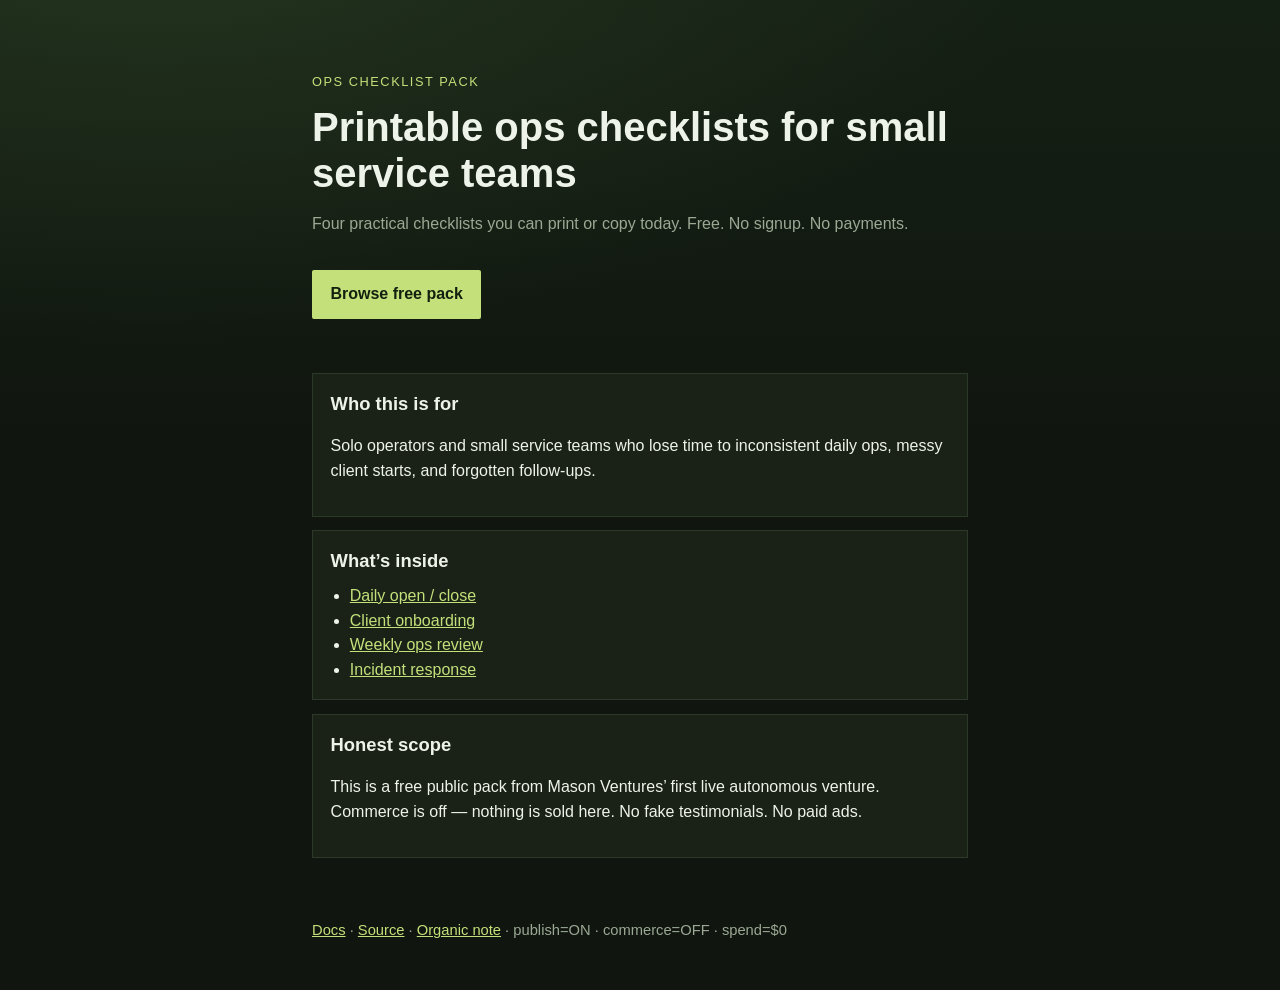
==== index.html @ 9ed67b85 "First live venture: Ops Checklist Pack (publish ON, commerce OFF, spend $0)" ====
<!DOCTYPE html>
<html lang="en">
<head>
  <meta charset="utf-8" />
  <meta name="viewport" content="width=device-width, initial-scale=1" />
  <title>Ops Checklist Pack — free checklists for small service teams</title>
  <meta name="description" content="Free printable ops checklists for small service businesses: open/close, client onboarding, weekly review, and incident response. No account. No payment." />
  <meta name="robots" content="index,follow" />
  <link rel="canonical" href="https://masondaxton.github.io/ops-checklist-pack/" />
  <link rel="stylesheet" href="assets/site.css" />
</head>
<body>
  <header class="hero">
    <p class="brand">Ops Checklist Pack</p>
    <h1>Printable ops checklists for small service teams</h1>
    <p class="lede">Four practical checklists you can print or copy today. Free. No signup. No payments.</p>
    <a class="cta" href="checklists/">Browse free pack</a>
  </header>

  <main>
    <section class="panel">
      <h2>Who this is for</h2>
      <p>Solo operators and small service teams who lose time to inconsistent daily ops, messy client starts, and forgotten follow-ups.</p>
    </section>
    <section class="panel">
      <h2>What’s inside</h2>
      <ul>
        <li><a href="checklists/01-daily-open-close.md">Daily open / close</a></li>
        <li><a href="checklists/02-client-onboarding.md">Client onboarding</a></li>
        <li><a href="checklists/03-weekly-ops-review.md">Weekly ops review</a></li>
        <li><a href="checklists/04-incident-response.md">Incident response</a></li>
      </ul>
    </section>
    <section class="panel">
      <h2>Honest scope</h2>
      <p>This is a free public pack from Mason Ventures’ first live autonomous venture. Commerce is off — nothing is sold here. No fake testimonials. No paid ads.</p>
    </section>
  </main>

  <footer>
    <a href="docs/">Docs</a> ·
    <a href="https://github.com/masondaxton/ops-checklist-pack">Source</a> ·
    <a href="distribute/organic-note.md">Organic note</a> ·
    <span>publish=ON · commerce=OFF · spend=$0</span>
  </footer>
</body>
</html>
---- assets/site.css ----
:root {
  --bg: #10160f;
  --fg: #eef3ea;
  --accent: #c4e07a;
  --muted: #9aa894;
  --panel: #1a2218;
  --line: #2c3828;
}
* { box-sizing: border-box; }
body {
  margin: 0;
  font-family: "IBM Plex Sans", "Segoe UI", sans-serif;
  background:
    radial-gradient(900px 420px at 12% -8%, #24331f, transparent),
    linear-gradient(180deg, #152014, var(--bg) 45%);
  color: var(--fg);
  line-height: 1.55;
}
.hero, main, footer { padding: 1.5rem; max-width: 44rem; margin: 0 auto; }
.hero { padding-top: 4.5rem; padding-bottom: 1rem; }
.brand {
  letter-spacing: 0.12em;
  text-transform: uppercase;
  color: var(--accent);
  font-size: 0.8rem;
  margin: 0 0 0.75rem;
}
h1 { font-size: clamp(1.8rem, 4vw, 2.5rem); line-height: 1.15; margin: 0 0 0.75rem; }
h2 { margin: 0 0 0.5rem; font-size: 1.15rem; }
.lede, .note, footer { color: var(--muted); }
.cta {
  display: inline-block;
  margin-top: 1.1rem;
  padding: 0.75rem 1.15rem;
  background: var(--accent);
  color: #13200f;
  text-decoration: none;
  border-radius: 2px;
  font-weight: 700;
}
.panel {
  background: var(--panel);
  border: 1px solid var(--line);
  padding: 1rem 1.1rem;
  margin: 0.85rem 0;
}
ul { margin: 0.4rem 0 0; padding-left: 1.2rem; }
a { color: var(--accent); }
footer { padding-bottom: 3rem; font-size: 0.92rem; }
code, pre {
  font-family: "IBM Plex Mono", Consolas, monospace;
  background: #12180f;
}
pre {
  padding: 0.9rem;
  overflow: auto;
  border: 1px solid var(--line);
}
article.checklist { padding: 2rem 1.5rem 4rem; max-width: 44rem; margin: 0 auto; }
.meta { color: var(--muted); font-size: 0.92rem; }
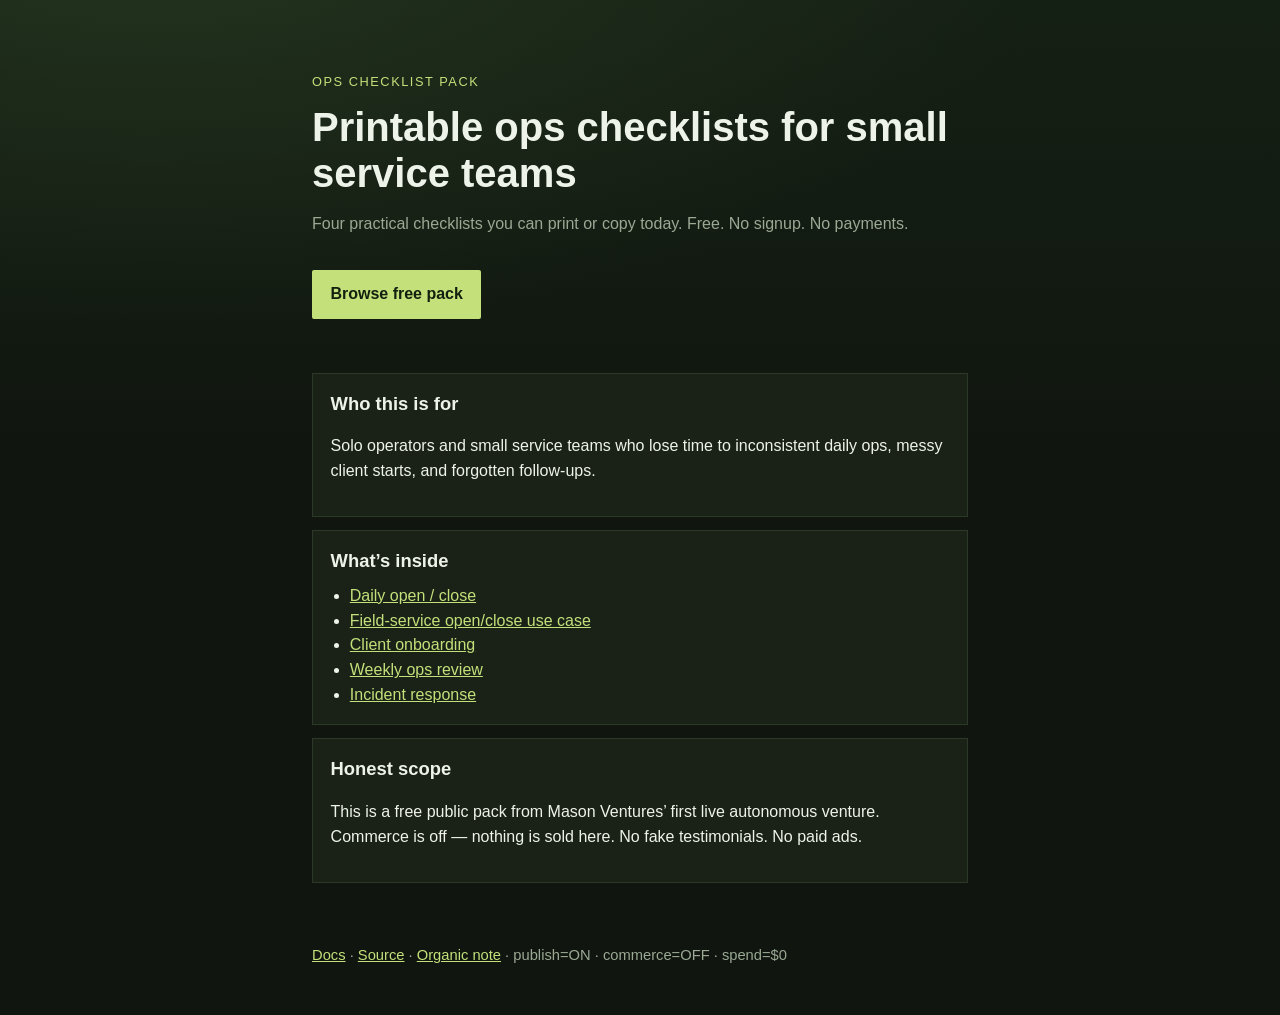
==== commit 617ba439: "Add field-service open/close use-case page for high-intent distribution Co-authored-by: Cursor <curs" ====
--- a/index.html
+++ b/index.html
@@ -26,6 +26,7 @@
       <h2>What’s inside</h2>
       <ul>
         <li><a href="checklists/01-daily-open-close.md">Daily open / close</a></li>
+        <li><a href="use-cases/field-service-daily-open-close.html">Field-service open/close use case</a></li>
         <li><a href="checklists/02-client-onboarding.md">Client onboarding</a></li>
         <li><a href="checklists/03-weekly-ops-review.md">Weekly ops review</a></li>
         <li><a href="checklists/04-incident-response.md">Incident response</a></li>
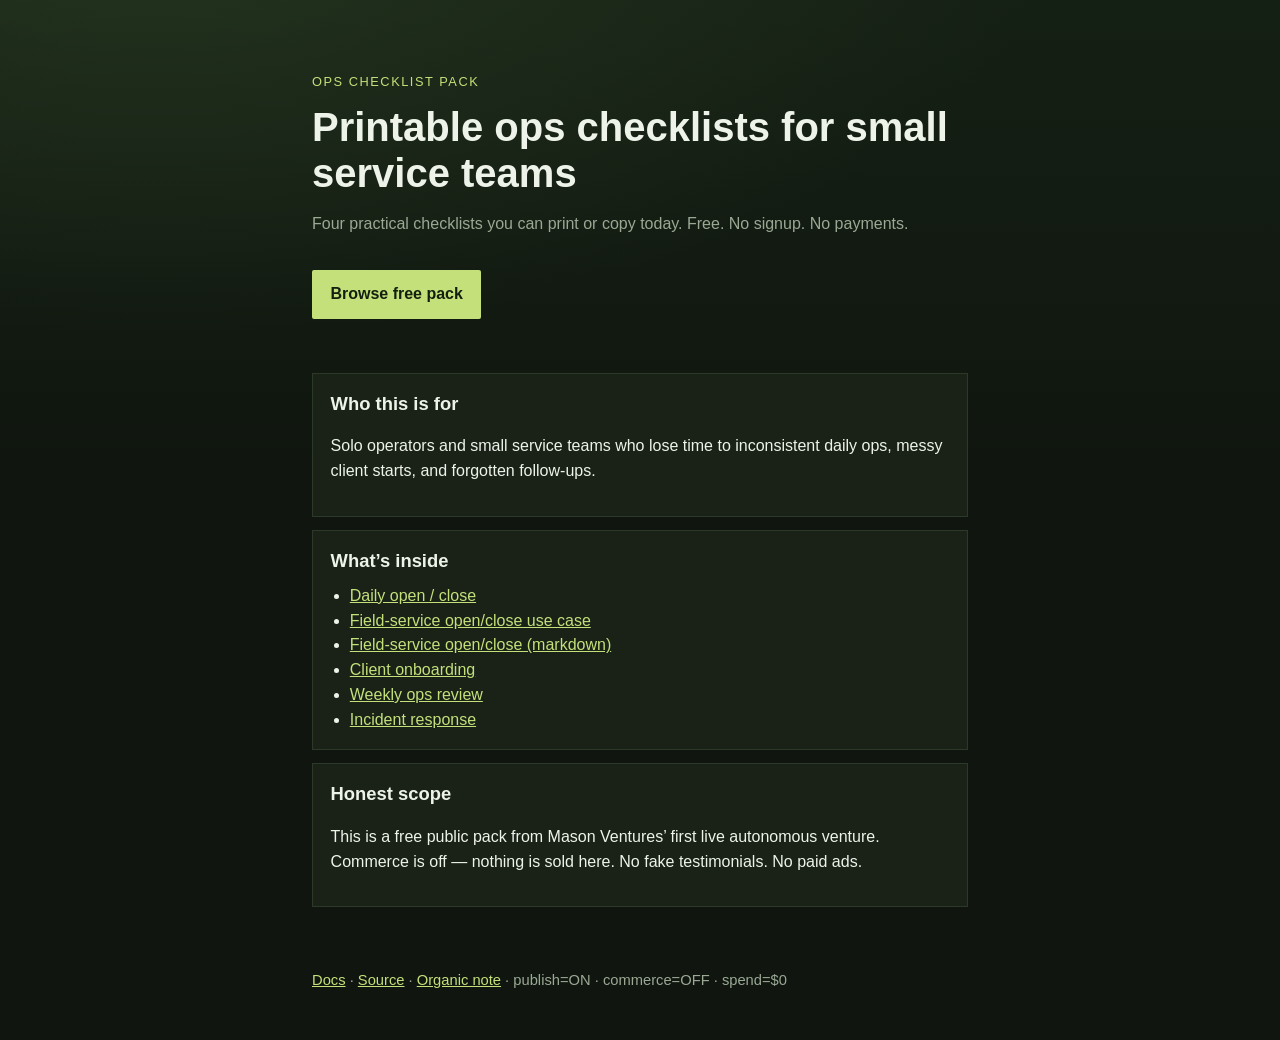
==== commit 089fd4f1: "Add field-service markdown path; nudge Pages rebuild after stuck build Co-authored-by: Cursor <curso" ====
--- a/index.html
+++ b/index.html
@@ -27,6 +27,7 @@
       <ul>
         <li><a href="checklists/01-daily-open-close.md">Daily open / close</a></li>
         <li><a href="use-cases/field-service-daily-open-close.html">Field-service open/close use case</a></li>
+        <li><a href="checklists/05-field-service-open-close.md">Field-service open/close (markdown)</a></li>
         <li><a href="checklists/02-client-onboarding.md">Client onboarding</a></li>
         <li><a href="checklists/03-weekly-ops-review.md">Weekly ops review</a></li>
         <li><a href="checklists/04-incident-response.md">Incident response</a></li>
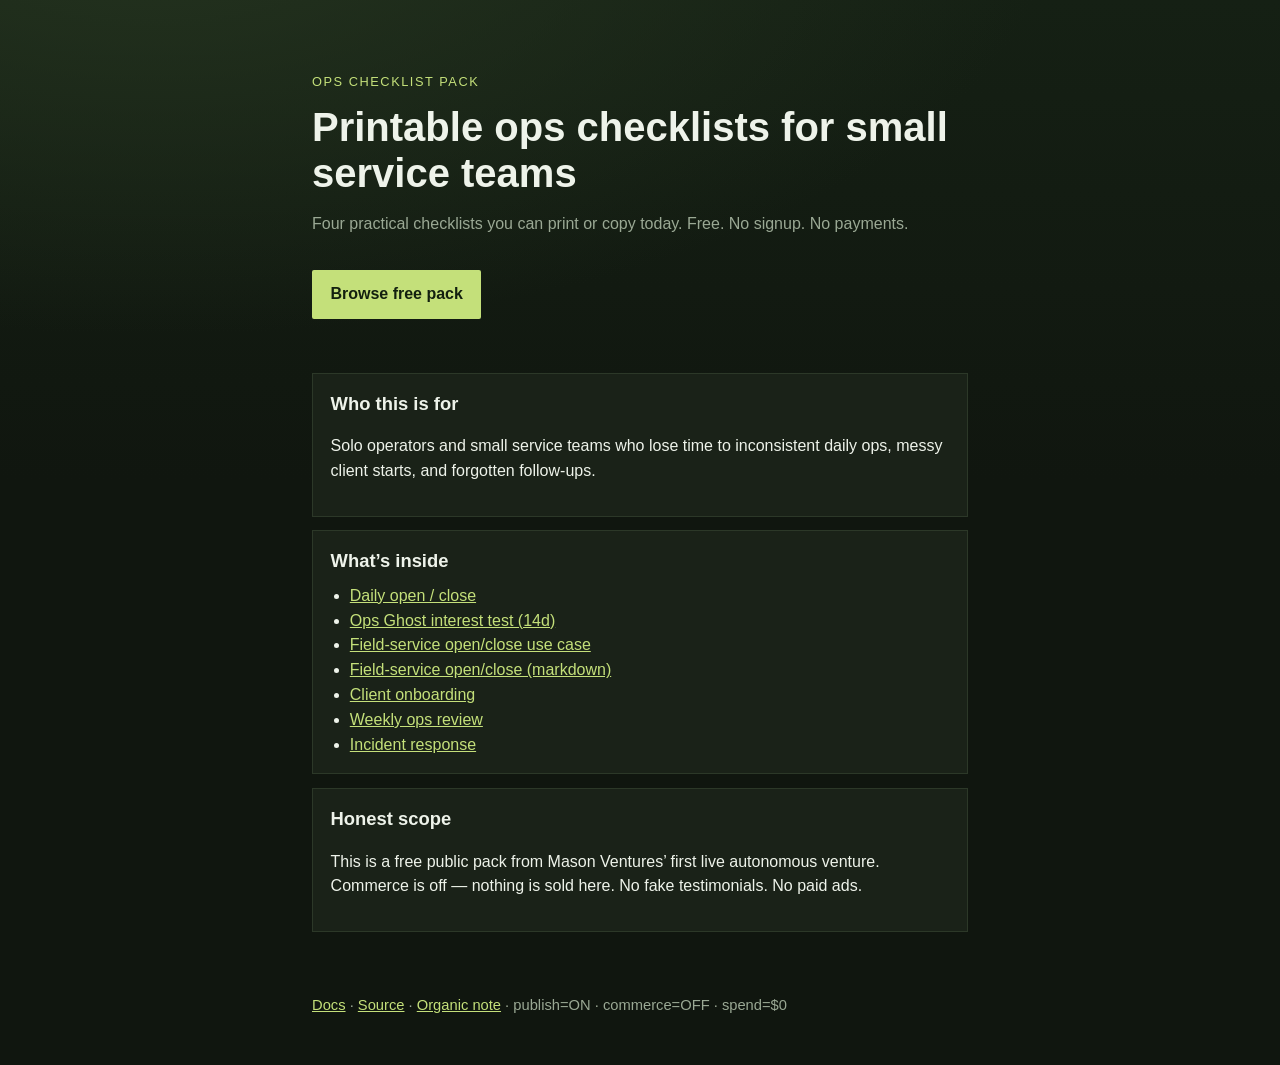
==== commit f13d05c1: "Link C1 Ops Ghost interest test from index" ====
--- a/index.html
+++ b/index.html
@@ -26,6 +26,7 @@
       <h2>What’s inside</h2>
       <ul>
         <li><a href="checklists/01-daily-open-close.md">Daily open / close</a></li>
+        <li><a href="use-cases/ops-ghost-interest.html">Ops Ghost interest test (14d)</a></li>
         <li><a href="use-cases/field-service-daily-open-close.html">Field-service open/close use case</a></li>
         <li><a href="checklists/05-field-service-open-close.md">Field-service open/close (markdown)</a></li>
         <li><a href="checklists/02-client-onboarding.md">Client onboarding</a></li>
